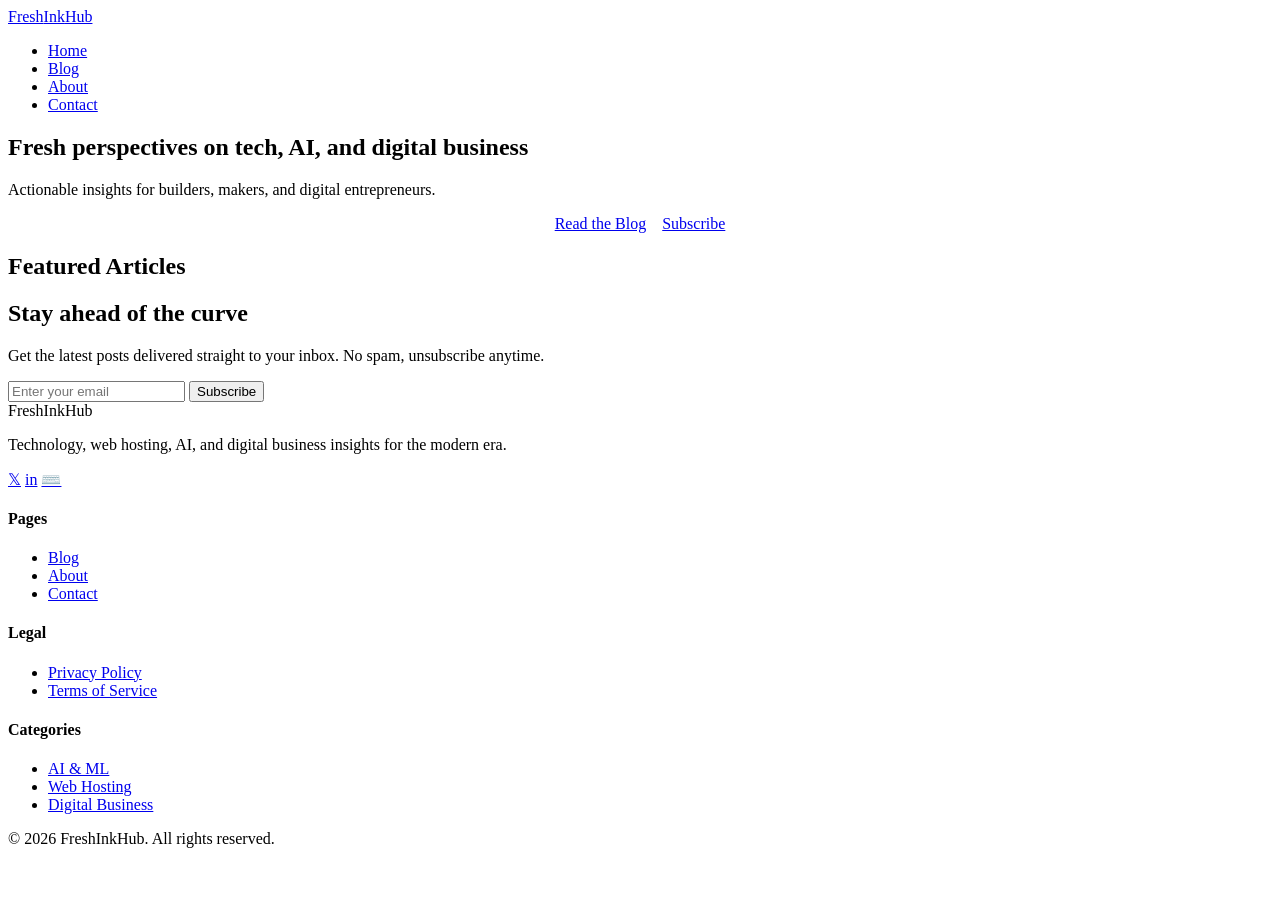
==== index.html @ 3a7ee842 "Create index.html" ====
<!DOCTYPE html>
<html lang="en">
<head>
    <meta charset="UTF-8">
    <meta name="viewport" content="width=device-width, initial-scale=1.0">
    <title>FreshInkHub - Technology, AI & Digital Business Blog</title>
    <meta name="description" content="Fresh insights on web hosting, artificial intelligence, and digital business strategies for modern entrepreneurs.">
    <link rel="preconnect" href="https://fonts.googleapis.com">
    <link rel="preconnect" href="https://fonts.gstatic.com" crossorigin>
    <link href="https://fonts.googleapis.com/css2?family=Inter:wght@400;500;600;700&display=swap" rel="stylesheet">
    <link rel="stylesheet" href="/css/style.css">
    <link rel="icon" type="image/x-icon" href="/images/favicon.ico">
</head>
<body>
    <nav class="sticky-nav">
        <div class="container nav-container">
            <a href="/" class="logo">Fresh<span>Ink</span>Hub</a>
            <ul class="nav-links">
                <li><a href="/">Home</a></li>
                <li><a href="/blog.html">Blog</a></li>
                <li><a href="/about.html">About</a></li>
                <li><a href="/contact.html">Contact</a></li>
            </ul>
        </div>
    </nav>

    <main>
        <section class="hero">
            <div class="container hero-content">
                <h1>Fresh perspectives on tech, AI, and digital business</h1>
                <p>Actionable insights for builders, makers, and digital entrepreneurs.</p>
                <div style="display: flex; gap: 1rem; justify-content: center;">
                    <a href="/blog.html" class="btn btn-primary">Read the Blog</a>
                    <a href="#newsletter" class="btn btn-outline">Subscribe</a>
                </div>
            </div>
        </section>

        <section class="container">
            <h2 class="section-title">Featured Articles</h2>
            <div id="featured-posts" class="blog-grid">
                <!-- Dynamically populated by JavaScript -->
            </div>
        </section>

        <section id="newsletter" class="container newsletter">
            <div class="newsletter-content">
                <h2>Stay ahead of the curve</h2>
                <p>Get the latest posts delivered straight to your inbox. No spam, unsubscribe anytime.</p>
                <form class="newsletter-form">
                    <input type="email" placeholder="Enter your email" required>
                    <button type="submit" class="btn btn-primary">Subscribe</button>
                </form>
            </div>
        </section>
    </main>

    <footer class="footer">
        <div class="container">
            <div class="footer-content">
                <div>
                    <div class="footer-logo">Fresh<span>Ink</span>Hub</div>
                    <p class="footer-description">Technology, web hosting, AI, and digital business insights for the modern era.</p>
                    <div class="social-links">
                        <a href="#" aria-label="Twitter">𝕏</a>
                        <a href="#" aria-label="LinkedIn">in</a>
                        <a href="#" aria-label="GitHub">⌨️</a>
                    </div>
                </div>
                <div class="footer-column">
                    <h4>Pages</h4>
                    <ul>
                        <li><a href="/blog.html">Blog</a></li>
                        <li><a href="/about.html">About</a></li>
                        <li><a href="/contact.html">Contact</a></li>
                    </ul>
                </div>
                <div class="footer-column">
                    <h4>Legal</h4>
                    <ul>
                        <li><a href="/privacy.html">Privacy Policy</a></li>
                        <li><a href="/terms.html">Terms of Service</a></li>
                    </ul>
                </div>
                <div class="footer-column">
                    <h4>Categories</h4>
                    <ul>
                        <li><a href="#">AI & ML</a></li>
                        <li><a href="#">Web Hosting</a></li>
                        <li><a href="#">Digital Business</a></li>
                    </ul>
                </div>
            </div>
            <div class="footer-bottom">
                <p>&copy; 2026 FreshInkHub. All rights reserved.</p>
            </div>
        </div>
    </footer>

    <script src="/js/blog.js"></script>
</body>
</html>
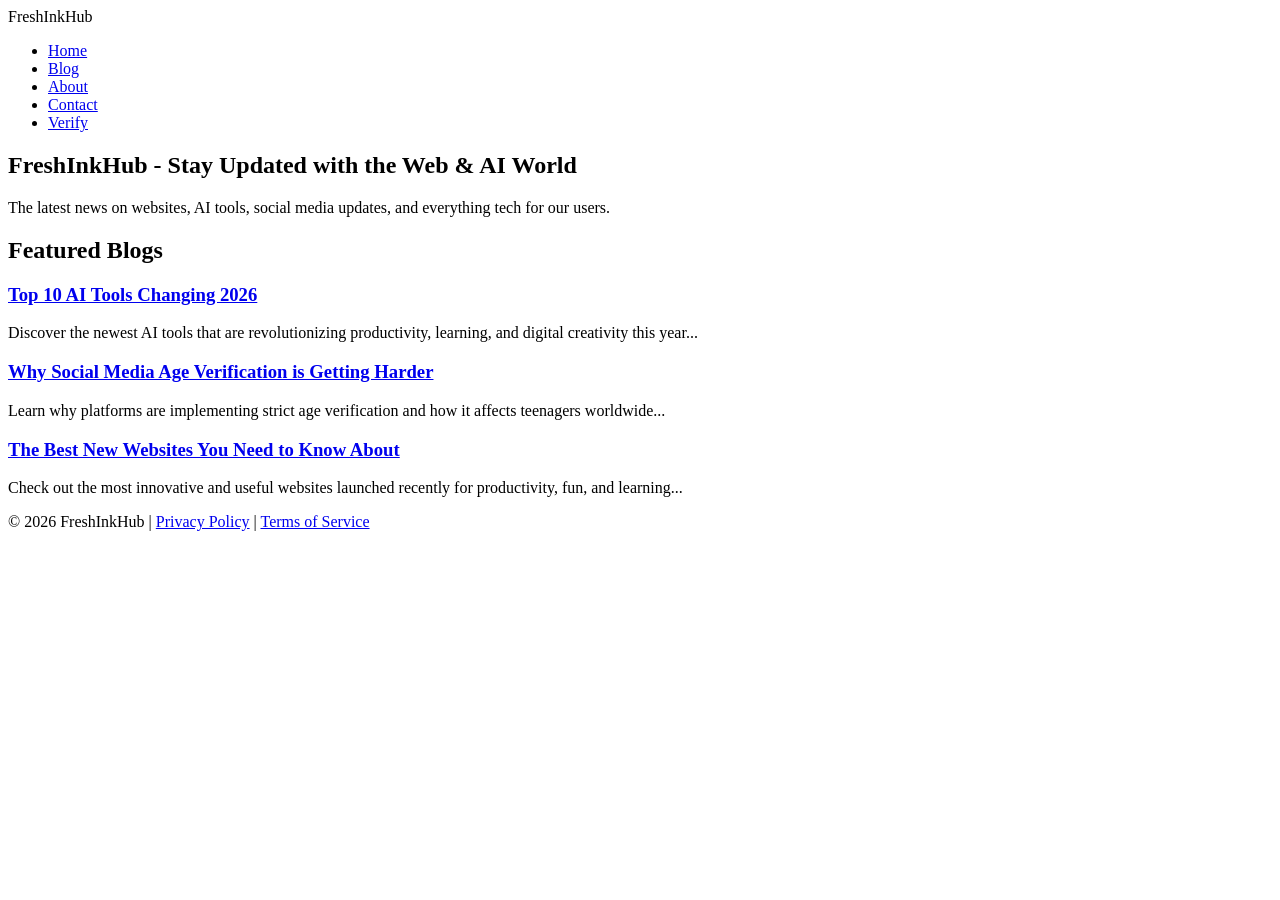
==== commit 06d85cfd: "Update index.html" ====
--- a/index.html
+++ b/index.html
@@ -1,102 +1,54 @@
 <!DOCTYPE html>
 <html lang="en">
 <head>
-    <meta charset="UTF-8">
-    <meta name="viewport" content="width=device-width, initial-scale=1.0">
-    <title>FreshInkHub - Technology, AI & Digital Business Blog</title>
-    <meta name="description" content="Fresh insights on web hosting, artificial intelligence, and digital business strategies for modern entrepreneurs.">
-    <link rel="preconnect" href="https://fonts.googleapis.com">
-    <link rel="preconnect" href="https://fonts.gstatic.com" crossorigin>
-    <link href="https://fonts.googleapis.com/css2?family=Inter:wght@400;500;600;700&display=swap" rel="stylesheet">
-    <link rel="stylesheet" href="/css/style.css">
-    <link rel="icon" type="image/x-icon" href="/images/favicon.ico">
+  <meta charset="UTF-8">
+  <meta name="viewport" content="width=device-width, initial-scale=1.0">
+  <title>FreshInkHub - Latest Web, AI & Social Updates</title>
+  <meta name="description" content="FreshInkHub brings you the newest websites, AI tools, and social media updates with detailed guides, news, and analysis.">
+  <link rel="stylesheet" href="style.css">
 </head>
 <body>
-    <nav class="sticky-nav">
-        <div class="container nav-container">
-            <a href="/" class="logo">Fresh<span>Ink</span>Hub</a>
-            <ul class="nav-links">
-                <li><a href="/">Home</a></li>
-                <li><a href="/blog.html">Blog</a></li>
-                <li><a href="/about.html">About</a></li>
-                <li><a href="/contact.html">Contact</a></li>
-            </ul>
+  <header>
+    <div class="logo">FreshInkHub</div>
+    <nav>
+      <ul>
+        <li><a href="index.html">Home</a></li>
+        <li><a href="blog.html">Blog</a></li>
+        <li><a href="about.html">About</a></li>
+        <li><a href="contact.html">Contact</a></li>
+        <li><a href="verify.html">Verify</a></li>
+      </ul>
+    </nav>
+  </header>
+
+  <main>
+    <section class="hero">
+      <h1>FreshInkHub - Stay Updated with the Web & AI World</h1>
+      <p>The latest news on websites, AI tools, social media updates, and everything tech for our users.</p>
+    </section>
+
+    <section class="featured-posts">
+      <h2>Featured Blogs</h2>
+      <div class="posts-container">
+        <!-- Blog cards -->
+        <div class="post-card">
+          <h3><a href="blog/post1.html">Top 10 AI Tools Changing 2026</a></h3>
+          <p>Discover the newest AI tools that are revolutionizing productivity, learning, and digital creativity this year...</p>
         </div>
-    </nav>
+        <div class="post-card">
+          <h3><a href="blog/post2.html">Why Social Media Age Verification is Getting Harder</a></h3>
+          <p>Learn why platforms are implementing strict age verification and how it affects teenagers worldwide...</p>
+        </div>
+        <div class="post-card">
+          <h3><a href="blog/post3.html">The Best New Websites You Need to Know About</a></h3>
+          <p>Check out the most innovative and useful websites launched recently for productivity, fun, and learning...</p>
+        </div>
+      </div>
+    </section>
+  </main>
 
-    <main>
-        <section class="hero">
-            <div class="container hero-content">
-                <h1>Fresh perspectives on tech, AI, and digital business</h1>
-                <p>Actionable insights for builders, makers, and digital entrepreneurs.</p>
-                <div style="display: flex; gap: 1rem; justify-content: center;">
-                    <a href="/blog.html" class="btn btn-primary">Read the Blog</a>
-                    <a href="#newsletter" class="btn btn-outline">Subscribe</a>
-                </div>
-            </div>
-        </section>
-
-        <section class="container">
-            <h2 class="section-title">Featured Articles</h2>
-            <div id="featured-posts" class="blog-grid">
-                <!-- Dynamically populated by JavaScript -->
-            </div>
-        </section>
-
-        <section id="newsletter" class="container newsletter">
-            <div class="newsletter-content">
-                <h2>Stay ahead of the curve</h2>
-                <p>Get the latest posts delivered straight to your inbox. No spam, unsubscribe anytime.</p>
-                <form class="newsletter-form">
-                    <input type="email" placeholder="Enter your email" required>
-                    <button type="submit" class="btn btn-primary">Subscribe</button>
-                </form>
-            </div>
-        </section>
-    </main>
-
-    <footer class="footer">
-        <div class="container">
-            <div class="footer-content">
-                <div>
-                    <div class="footer-logo">Fresh<span>Ink</span>Hub</div>
-                    <p class="footer-description">Technology, web hosting, AI, and digital business insights for the modern era.</p>
-                    <div class="social-links">
-                        <a href="#" aria-label="Twitter">𝕏</a>
-                        <a href="#" aria-label="LinkedIn">in</a>
-                        <a href="#" aria-label="GitHub">⌨️</a>
-                    </div>
-                </div>
-                <div class="footer-column">
-                    <h4>Pages</h4>
-                    <ul>
-                        <li><a href="/blog.html">Blog</a></li>
-                        <li><a href="/about.html">About</a></li>
-                        <li><a href="/contact.html">Contact</a></li>
-                    </ul>
-                </div>
-                <div class="footer-column">
-                    <h4>Legal</h4>
-                    <ul>
-                        <li><a href="/privacy.html">Privacy Policy</a></li>
-                        <li><a href="/terms.html">Terms of Service</a></li>
-                    </ul>
-                </div>
-                <div class="footer-column">
-                    <h4>Categories</h4>
-                    <ul>
-                        <li><a href="#">AI & ML</a></li>
-                        <li><a href="#">Web Hosting</a></li>
-                        <li><a href="#">Digital Business</a></li>
-                    </ul>
-                </div>
-            </div>
-            <div class="footer-bottom">
-                <p>&copy; 2026 FreshInkHub. All rights reserved.</p>
-            </div>
-        </div>
-    </footer>
-
-    <script src="/js/blog.js"></script>
+  <footer>
+    <p>© 2026 FreshInkHub | <a href="privacy.html">Privacy Policy</a> | <a href="terms.html">Terms of Service</a></p>
+  </footer>
 </body>
 </html>
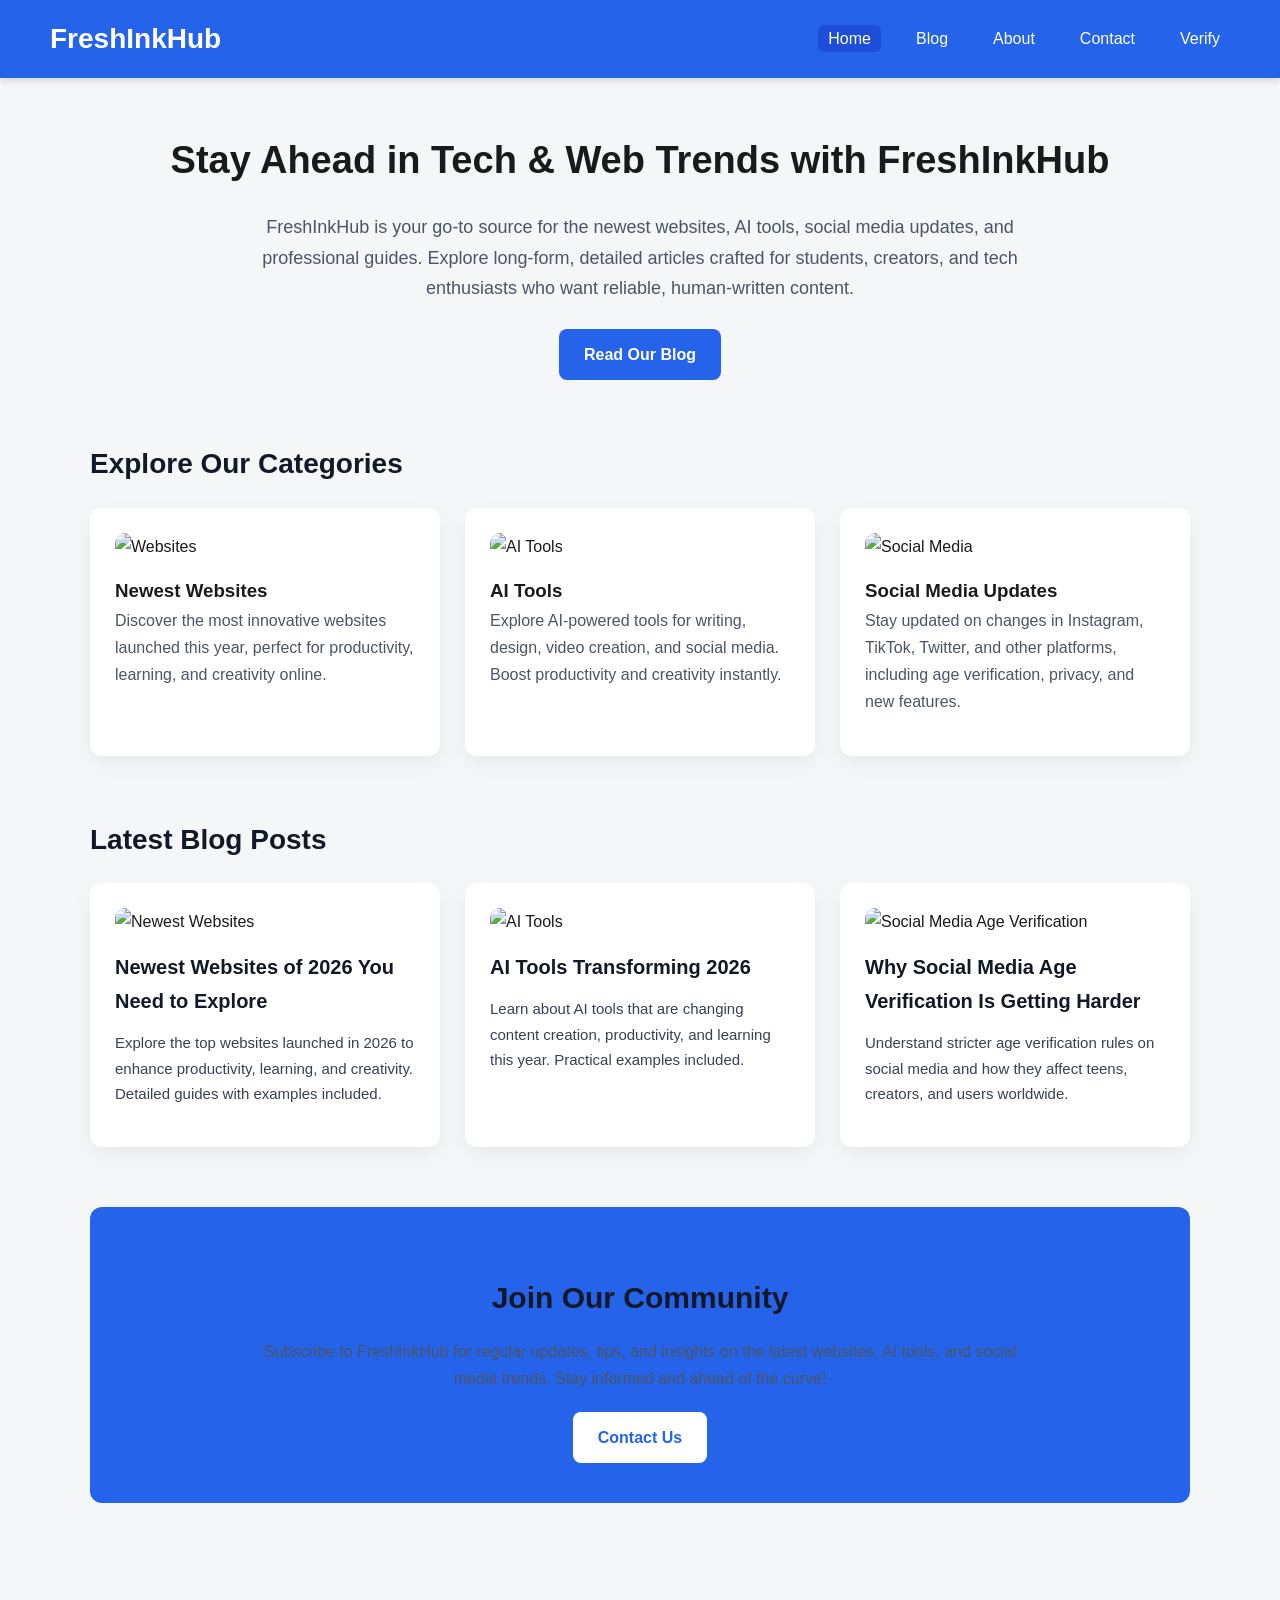
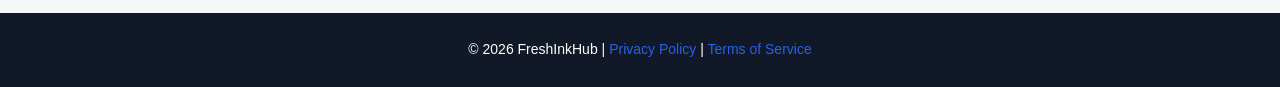
==== commit 77ef1afc: "Update index.html" ====
--- a/index.html
+++ b/index.html
@@ -3,8 +3,8 @@
 <head>
   <meta charset="UTF-8">
   <meta name="viewport" content="width=device-width, initial-scale=1.0">
-  <title>FreshInkHub - Latest Web, AI & Social Updates</title>
-  <meta name="description" content="FreshInkHub brings you the newest websites, AI tools, and social media updates with detailed guides, news, and analysis.">
+  <title>FreshInkHub - Tech, AI, Websites & Social Media Updates</title>
+  <meta name="description" content="FreshInkHub brings you the latest tech news, newest websites, AI tools, social media updates, and tutorials. Stay updated with our professional blog articles.">
   <link rel="stylesheet" href="style.css">
 </head>
 <body>
@@ -12,7 +12,7 @@
     <div class="logo">FreshInkHub</div>
     <nav>
       <ul>
-        <li><a href="index.html">Home</a></li>
+        <li><a href="index.html" class="active">Home</a></li>
         <li><a href="blog.html">Blog</a></li>
         <li><a href="about.html">About</a></li>
         <li><a href="contact.html">Contact</a></li>
@@ -21,29 +21,65 @@
     </nav>
   </header>
 
-  <main>
-    <section class="hero">
-      <h1>FreshInkHub - Stay Updated with the Web & AI World</h1>
-      <p>The latest news on websites, AI tools, social media updates, and everything tech for our users.</p>
+  <main style="padding:50px; max-width:1200px; margin:auto;">
+    <!-- Hero Section -->
+    <section class="hero" style="text-align:center; margin-bottom:60px;">
+      <h1 style="font-size:38px; margin-bottom:20px;">Stay Ahead in Tech & Web Trends with FreshInkHub</h1>
+      <p style="font-size:18px; color:#4b5563; max-width:800px; margin:auto;">
+        FreshInkHub is your go-to source for the newest websites, AI tools, social media updates, and professional guides. Explore long-form, detailed articles crafted for students, creators, and tech enthusiasts who want reliable, human-written content.
+      </p>
+      <a href="blog.html" style="display:inline-block; margin-top:25px; padding:12px 25px; background-color:#2563eb; color:#fff; border-radius:8px; text-decoration:none; font-weight:600;">Read Our Blog</a>
     </section>
 
-    <section class="featured-posts">
-      <h2>Featured Blogs</h2>
-      <div class="posts-container">
-        <!-- Blog cards -->
+    <!-- Featured Categories -->
+    <section class="categories" style="margin-bottom:60px;">
+      <h2 style="font-size:28px; margin-bottom:20px;">Explore Our Categories</h2>
+      <div style="display:grid; grid-template-columns:repeat(auto-fit, minmax(280px, 1fr)); gap:25px;">
+        <div style="background:#fff; padding:25px; border-radius:12px; box-shadow:0 8px 20px rgba(0,0,0,0.05);">
+          <img src="images/category-websites.jpg" alt="Websites" style="width:100%; border-radius:10px; margin-bottom:15px;">
+          <h3>Newest Websites</h3>
+          <p>Discover the most innovative websites launched this year, perfect for productivity, learning, and creativity online.</p>
+        </div>
+        <div style="background:#fff; padding:25px; border-radius:12px; box-shadow:0 8px 20px rgba(0,0,0,0.05);">
+          <img src="images/category-ai.jpg" alt="AI Tools" style="width:100%; border-radius:10px; margin-bottom:15px;">
+          <h3>AI Tools</h3>
+          <p>Explore AI-powered tools for writing, design, video creation, and social media. Boost productivity and creativity instantly.</p>
+        </div>
+        <div style="background:#fff; padding:25px; border-radius:12px; box-shadow:0 8px 20px rgba(0,0,0,0.05);">
+          <img src="images/category-social.jpg" alt="Social Media" style="width:100%; border-radius:10px; margin-bottom:15px;">
+          <h3>Social Media Updates</h3>
+          <p>Stay updated on changes in Instagram, TikTok, Twitter, and other platforms, including age verification, privacy, and new features.</p>
+        </div>
+      </div>
+    </section>
+
+    <!-- Latest Blog Posts -->
+    <section class="latest-posts" style="margin-bottom:60px;">
+      <h2 style="font-size:28px; margin-bottom:20px;">Latest Blog Posts</h2>
+      <div style="display:grid; grid-template-columns:repeat(auto-fit, minmax(300px, 1fr)); gap:25px;">
         <div class="post-card">
-          <h3><a href="blog/post1.html">Top 10 AI Tools Changing 2026</a></h3>
-          <p>Discover the newest AI tools that are revolutionizing productivity, learning, and digital creativity this year...</p>
+          <img src="images/post1.jpg" alt="Newest Websites" style="width:100%; border-radius:10px; margin-bottom:15px;">
+          <h3><a href="blog/post1.html">Newest Websites of 2026 You Need to Explore</a></h3>
+          <p>Explore the top websites launched in 2026 to enhance productivity, learning, and creativity. Detailed guides with examples included.</p>
         </div>
         <div class="post-card">
-          <h3><a href="blog/post2.html">Why Social Media Age Verification is Getting Harder</a></h3>
-          <p>Learn why platforms are implementing strict age verification and how it affects teenagers worldwide...</p>
+          <img src="images/post2.jpg" alt="AI Tools" style="width:100%; border-radius:10px; margin-bottom:15px;">
+          <h3><a href="blog/post2.html">AI Tools Transforming 2026</a></h3>
+          <p>Learn about AI tools that are changing content creation, productivity, and learning this year. Practical examples included.</p>
         </div>
         <div class="post-card">
-          <h3><a href="blog/post3.html">The Best New Websites You Need to Know About</a></h3>
-          <p>Check out the most innovative and useful websites launched recently for productivity, fun, and learning...</p>
+          <img src="images/post3.jpg" alt="Social Media Age Verification" style="width:100%; border-radius:10px; margin-bottom:15px;">
+          <h3><a href="blog/post3.html">Why Social Media Age Verification Is Getting Harder</a></h3>
+          <p>Understand stricter age verification rules on social media and how they affect teens, creators, and users worldwide.</p>
         </div>
       </div>
+    </section>
+
+    <!-- Call To Action -->
+    <section class="cta" style="text-align:center; margin-bottom:60px; padding:40px; background:#2563eb; color:#fff; border-radius:12px;">
+      <h2 style="font-size:30px; margin-bottom:15px;">Join Our Community</h2>
+      <p style="font-size:16px; max-width:800px; margin:auto;">Subscribe to FreshInkHub for regular updates, tips, and insights on the latest websites, AI tools, and social media trends. Stay informed and ahead of the curve!</p>
+      <a href="contact.html" style="display:inline-block; margin-top:20px; padding:12px 25px; background-color:#fff; color:#2563eb; border-radius:8px; text-decoration:none; font-weight:600;">Contact Us</a>
     </section>
   </main>
 
--- a/style.css
+++ b/style.css
@@ -0,0 +1,160 @@
+/* Reset & Base Styles */
+* {
+  margin: 0;
+  padding: 0;
+  box-sizing: border-box;
+}
+
+body {
+  font-family: 'Inter', 'Segoe UI', sans-serif;
+  background-color: #f4f6f8;
+  color: #1a1a1a;
+  line-height: 1.7;
+}
+
+/* Header */
+header {
+  background-color: #2563eb;
+  color: #fff;
+  display: flex;
+  justify-content: space-between;
+  align-items: center;
+  padding: 15px 50px;
+  position: sticky;
+  top: 0;
+  z-index: 1000;
+  box-shadow: 0 4px 6px rgba(0,0,0,0.1);
+}
+
+header .logo {
+  font-weight: 700;
+  font-size: 28px;
+}
+
+header nav ul {
+  list-style: none;
+  display: flex;
+  gap: 25px;
+}
+
+header nav ul li a {
+  color: #fff;
+  text-decoration: none;
+  font-weight: 500;
+  padding: 5px 10px;
+  transition: background 0.3s, border-radius 0.3s;
+}
+
+header nav ul li a:hover,
+header nav ul li a.active {
+  background-color: #1d4ed8;
+  border-radius: 6px;
+}
+
+/* Main Layout */
+main {
+  max-width: 1200px;
+  margin: 50px auto;
+  padding: 0 20px;
+}
+
+/* Posts Grid */
+.posts-container {
+  display: grid;
+  grid-template-columns: repeat(auto-fit, minmax(320px, 1fr));
+  gap: 30px;
+  margin-top: 30px;
+}
+
+/* Post Cards */
+.post-card {
+  background-color: #fff;
+  padding: 25px;
+  border-radius: 12px;
+  box-shadow: 0 8px 20px rgba(0,0,0,0.05);
+  transition: transform 0.25s ease, box-shadow 0.25s ease;
+}
+
+.post-card:hover {
+  transform: translateY(-5px);
+  box-shadow: 0 12px 25px rgba(0,0,0,0.12);
+}
+
+.post-card h3 {
+  font-size: 20px;
+  margin-bottom: 12px;
+  color: #111827;
+}
+
+.post-card h3 a {
+  color: inherit;
+  text-decoration: none;
+}
+
+.post-card p {
+  font-size: 15px;
+  color: #374151;
+}
+
+/* Blog Article Styles */
+main h1 {
+  font-size: 34px;
+  margin-bottom: 20px;
+  font-weight: 700;
+}
+
+main h2 {
+  font-size: 24px;
+  margin: 25px 0 15px;
+  color: #111827;
+}
+
+main p {
+  font-size: 16px;
+  margin-bottom: 15px;
+  color: #4b5563;
+}
+
+main ul {
+  list-style: disc inside;
+  margin: 15px 0;
+}
+
+main ul li {
+  margin-bottom: 10px;
+}
+
+/* Footer */
+footer {
+  background-color: #111827;
+  color: #fff;
+  text-align: center;
+  padding: 25px 20px;
+  font-size: 14px;
+}
+
+footer a {
+  color: #2563eb;
+  text-decoration: none;
+}
+
+footer a:hover {
+  text-decoration: underline;
+}
+
+/* Responsive */
+@media screen and (max-width: 768px) {
+  header {
+    flex-direction: column;
+    gap: 10px;
+    padding: 15px 20px;
+  }
+
+  .posts-container {
+    grid-template-columns: 1fr;
+  }
+
+  main {
+    padding: 20px;
+  }
+}
